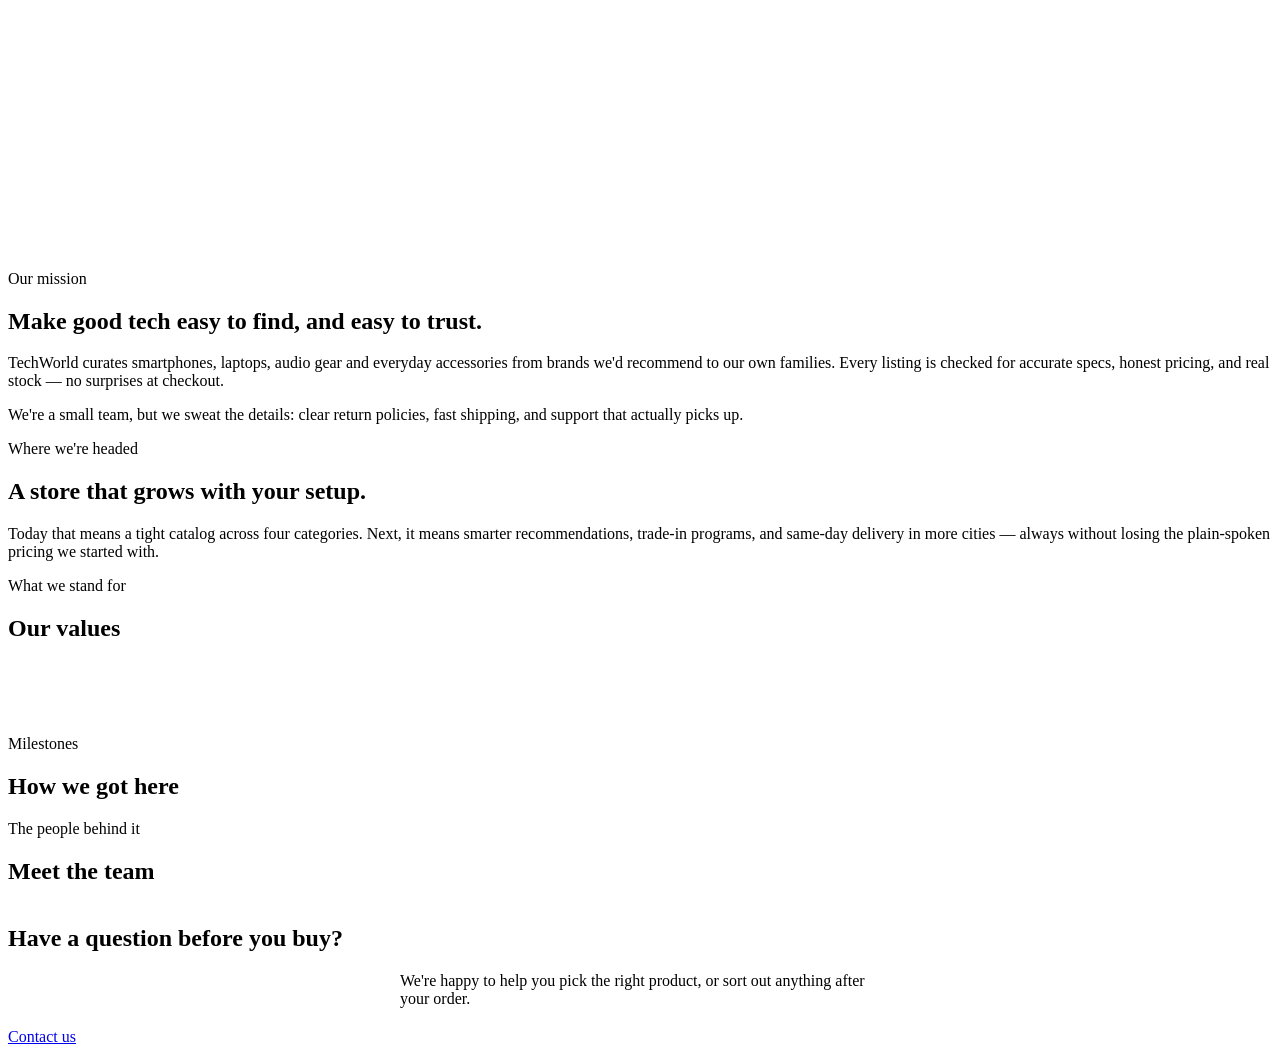
==== about.html @ 67e8907a "Add files via upload" ====
<!DOCTYPE html>
<html lang="en">
<head>
<meta charset="UTF-8">
<meta name="viewport" content="width=device-width, initial-scale=1.0">
<title>About Us — TechWorld</title>
<link rel="preconnect" href="https://fonts.googleapis.com">
<link href="https://fonts.googleapis.com/css2?family=Space+Grotesk:wght@500;600;700&family=Inter:wght@400;500;600;700&family=JetBrains+Mono:wght@500;700&display=swap" rel="stylesheet">
<link rel="stylesheet" href="css/style.css">
<style>
  .about-hero{ background: linear-gradient(180deg, var(--navy), var(--navy-deep)); color:#fff; padding: 60px 0; }
  .about-hero .container{ max-width: 780px; }
  .value-grid{ display:grid; grid-template-columns: repeat(3,1fr); gap:20px; }
  @media (max-width:800px){ .value-grid{ grid-template-columns: 1fr 1fr; } }
  .value-card{ padding:26px 22px; border:1px solid var(--line); border-radius: var(--radius); }
  .value-card .cat-icon{ margin:0 0 14px; }
  .team-grid{ display:grid; grid-template-columns: repeat(4,1fr); gap:22px; }
  @media (max-width:800px){ .team-grid{ grid-template-columns: 1fr 1fr; } }
  .team-card{ text-align:center; }
  .team-avatar{ width:96px; height:96px; border-radius:50%; margin:0 auto 14px; background: linear-gradient(135deg, var(--navy), var(--tech-blue)); color:#fff; display:flex; align-items:center; justify-content:center; font-family:var(--font-display); font-weight:700; font-size:1.6rem; }
  .timeline{ position:relative; padding-left: 28px; }
  .timeline::before{ content:""; position:absolute; left:6px; top:6px; bottom:6px; width:2px; background:var(--line); }
  .tl-item{ position:relative; padding-bottom: 28px; }
  .tl-item::before{ content:""; position:absolute; left:-28px; top:4px; width:12px; height:12px; border-radius:50%; background: var(--tech-blue); border:3px solid var(--white); box-shadow:0 0 0 2px var(--tech-blue); }
  .tl-year{ font-family:var(--font-mono); color:var(--tech-blue); font-size:.78rem; letter-spacing:.05em; }
</style>
</head>
<body>

<div id="header-placeholder"></div>

<section class="about-hero">
  <div class="container">
    <div class="eyebrow" style="color:var(--tech-blue-light)">Our story</div>
    <h1 style="color:#fff;">We started TechWorld because buying tech shouldn't feel like a gamble.</h1>
    <p style="color:rgba(255,255,255,.7); font-size:1.05rem; max-width:620px;">Confusing specs, inflated prices, and no one to call when something breaks — we built the store we wished existed when we were students hunting for our first laptop.</p>
  </div>
</section>

<section class="section">
  <div class="container two-col">
    <div>
      <div class="eyebrow">Our mission</div>
      <h2>Make good tech easy to find, and easy to trust.</h2>
      <p>TechWorld curates smartphones, laptops, audio gear and everyday accessories from brands we'd recommend to our own families. Every listing is checked for accurate specs, honest pricing, and real stock — no surprises at checkout.</p>
      <p>We're a small team, but we sweat the details: clear return policies, fast shipping, and support that actually picks up.</p>
    </div>
    <div>
      <div class="eyebrow">Where we're headed</div>
      <h2>A store that grows with your setup.</h2>
      <p>Today that means a tight catalog across four categories. Next, it means smarter recommendations, trade-in programs, and same-day delivery in more cities — always without losing the plain-spoken pricing we started with.</p>
    </div>
  </div>
</section>

<section class="section alt">
  <div class="container">
    <div class="section-head"><div><div class="eyebrow">What we stand for</div><h2>Our values</h2></div></div>
    <div class="value-grid">
      <div class="value-card"><div class="cat-icon"></div><h4 id="vTitle1"></h4><p id="vDesc1"></p></div>
      <div class="value-card"><div class="cat-icon"></div><h4 id="vTitle2"></h4><p id="vDesc2"></p></div>
      <div class="value-card"><div class="cat-icon"></div><h4 id="vTitle3"></h4><p id="vDesc3"></p></div>
    </div>
  </div>
</section>

<section class="section">
  <div class="container two-col">
    <div>
      <div class="eyebrow">Milestones</div>
      <h2>How we got here</h2>
      <div class="timeline" id="timelineWrap"></div>
    </div>
    <div>
      <div class="eyebrow">The people behind it</div>
      <h2>Meet the team</h2>
      <div class="team-grid" id="teamGrid"></div>
    </div>
  </div>
</section>

<section class="section alt">
  <div class="container center">
    <h2>Have a question before you buy?</h2>
    <p style="max-width:480px; margin:0 auto 20px;">We're happy to help you pick the right product, or sort out anything after your order.</p>
    <a href="contact.html" class="btn btn-primary">Contact us</a>
  </div>
</section>

<div id="footer-placeholder"></div>

<script src="js/icons.js"></script>
<script src="js/data.js"></script>
<script src="js/main.js"></script>
<script>
  document.addEventListener("DOMContentLoaded", ()=>{
    const values = [
      { icon:"target", title:"Accuracy first", desc:"Specs, stock and pricing are verified before anything goes live — what you see is what you get." },
      { icon:"truck", title:"Fast, honest delivery", desc:"Real timelines, not best-case guesses. Free shipping over ₹2,000, always tracked." },
      { icon:"phoneCall", title:"Support that answers", desc:"A real team behind live chat, email and phone — no bots pretending to be people." }
    ];
    values.forEach((v,i)=>{
      document.querySelectorAll(".value-card .cat-icon")[i].innerHTML = icon(v.icon);
      document.getElementById("vTitle"+(i+1)).textContent = v.title;
      document.getElementById("vDesc"+(i+1)).textContent = v.desc;
    });

    const milestones = [
      { year:"2021", text:"TechWorld launches as a two-person operation selling refurbished laptops." },
      { year:"2022", text:"Expanded into smartphones and audio; crossed 10,000 orders shipped." },
      { year:"2024", text:"Opened our accessories line and introduced 1-year warranty on every product." },
      { year:"2026", text:"Now serving 50,000+ customers across categories, with same-week delivery in major cities." }
    ];
    document.getElementById("timelineWrap").innerHTML = milestones.map(m => `
      <div class="tl-item"><div class="tl-year">${m.year}</div><p style="margin:4px 0 0;">${m.text}</p></div>`).join("");

    const team = [
      { name:"Ananya Rao", role:"Founder & CEO" },
      { name:"Karan Mehta", role:"Head of Product" },
      { name:"Divya Shah", role:"Customer Experience" },
      { name:"Rahul Verma", role:"Logistics Lead" }
    ];
    document.getElementById("teamGrid").innerHTML = team.map(t => `
      <div class="team-card">
        <div class="team-avatar">${t.name.split(" ").map(n=>n[0]).join("")}</div>
        <h4 style="margin:0 0 2px;">${t.name}</h4>
        <p class="small" style="margin:0;">${t.role}</p>
      </div>`).join("");
  });
</script>
</body>
</html>
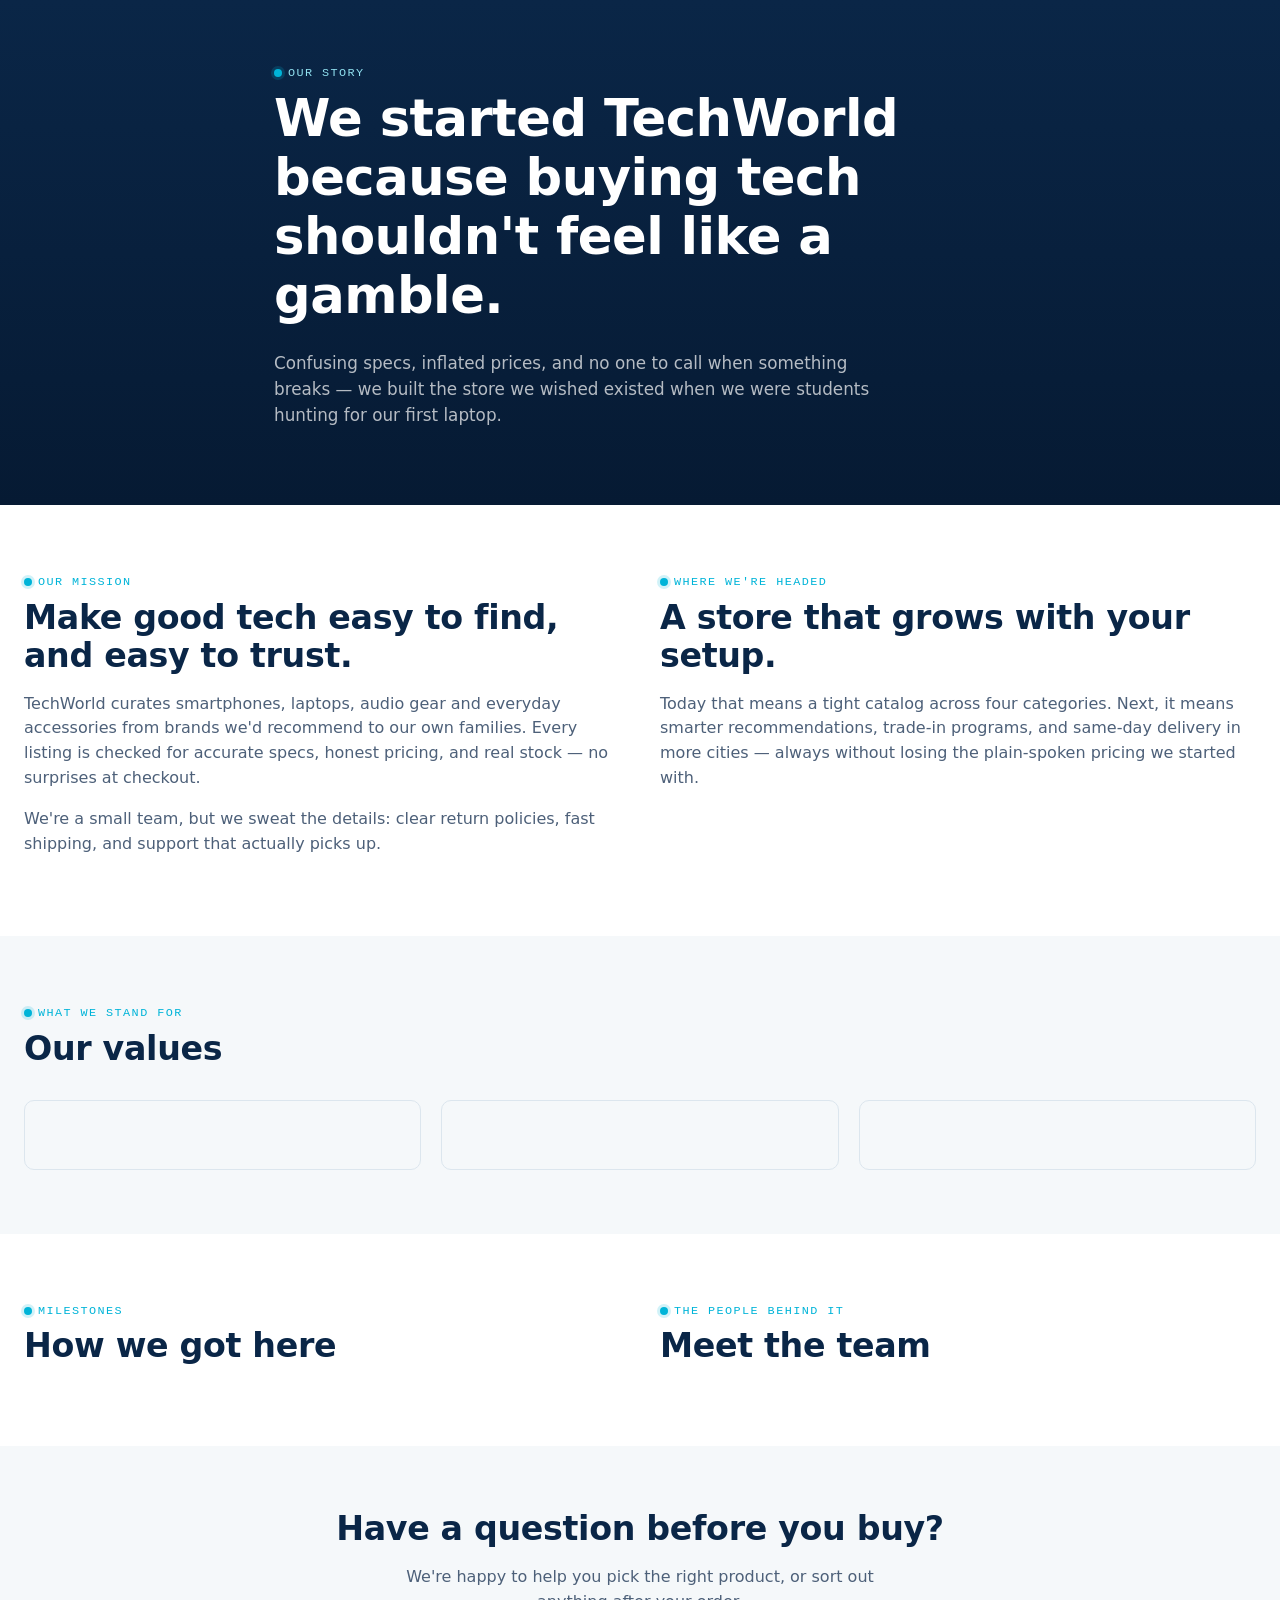
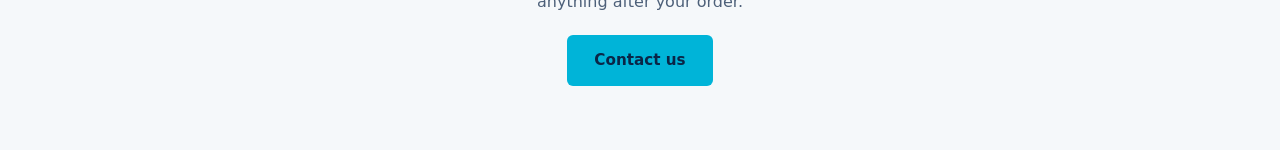
==== commit 309b36a6: "Fix stylesheet link in about.html" ====
--- a/about.html
+++ b/about.html
@@ -6,7 +6,7 @@
 <title>About Us — TechWorld</title>
 <link rel="preconnect" href="https://fonts.googleapis.com">
 <link href="https://fonts.googleapis.com/css2?family=Space+Grotesk:wght@500;600;700&family=Inter:wght@400;500;600;700&family=JetBrains+Mono:wght@500;700&display=swap" rel="stylesheet">
-<link rel="stylesheet" href="css/style.css">
+<link rel="stylesheet" href="style.css">
 <style>
   .about-hero{ background: linear-gradient(180deg, var(--navy), var(--navy-deep)); color:#fff; padding: 60px 0; }
   .about-hero .container{ max-width: 780px; }
--- a/style.css
+++ b/style.css
@@ -0,0 +1,622 @@
+/* ============================================================
+   TechWorld — Design System
+   Display: Space Grotesk · Body: Inter · Data/Spec: JetBrains Mono
+   ============================================================ */
+
+:root{
+  /* Palette */
+  --navy: #0A2647;
+  --navy-deep: #061a33;
+  --navy-soft: #12335f;
+  --white: #FFFFFF;
+  --tech-blue: #00B4D8;
+  --tech-blue-light: #90E0EF;
+  --ink: #10253F;
+  --ink-soft: #4D6079;
+  --surface: #F5F8FA;
+  --surface-alt: #EDF3F7;
+  --line: #DCE6EE;
+  --amber: #FFB703;
+  --success: #17A673;
+  --danger: #E14E4E;
+
+  /* Type */
+  --font-display: 'Space Grotesk', 'Segoe UI', system-ui, sans-serif;
+  --font-body: 'Inter', 'Segoe UI', system-ui, sans-serif;
+  --font-mono: 'JetBrains Mono', 'SFMono-Regular', Consolas, monospace;
+
+  /* Layout */
+  --maxw: 1280px;
+  --radius: 10px;
+  --radius-sm: 6px;
+  --shadow-sm: 0 1px 3px rgba(10,38,71,0.08);
+  --shadow-md: 0 8px 24px rgba(10,38,71,0.12);
+  --shadow-lg: 0 20px 48px rgba(10,38,71,0.18);
+}
+
+*, *::before, *::after{ box-sizing: border-box; }
+html{ scroll-behavior: smooth; }
+body{
+  margin:0;
+  font-family: var(--font-body);
+  color: var(--ink);
+  background: var(--white);
+  line-height: 1.55;
+  -webkit-font-smoothing: antialiased;
+}
+img{ max-width:100%; display:block; }
+a{ color: inherit; text-decoration:none; }
+ul{ list-style:none; margin:0; padding:0; }
+button{ font-family: inherit; cursor:pointer; }
+input, select, textarea{ font-family: inherit; }
+
+h1,h2,h3,h4{
+  font-family: var(--font-display);
+  color: var(--navy);
+  margin: 0 0 .5em;
+  line-height: 1.15;
+  letter-spacing: -0.01em;
+}
+h1{ font-size: clamp(2.1rem, 4vw, 3.4rem); }
+h2{ font-size: clamp(1.6rem, 2.6vw, 2.3rem); }
+h3{ font-size: 1.25rem; }
+p{ margin: 0 0 1em; color: var(--ink-soft); }
+
+.container{
+  max-width: var(--maxw);
+  margin: 0 auto;
+  padding: 0 24px;
+}
+
+:focus-visible{
+  outline: 2px solid var(--tech-blue);
+  outline-offset: 2px;
+}
+
+@media (prefers-reduced-motion: reduce){
+  *{ animation-duration: 0.001ms !important; transition-duration: 0.001ms !important; }
+}
+
+/* ---------- Spec strip (signature motif) ----------
+   Mono-font label rows that mimic a product spec sheet.
+   Used as dividers, card meta, and section eyebrows. */
+.spec-strip{
+  font-family: var(--font-mono);
+  font-size: .72rem;
+  letter-spacing: .08em;
+  text-transform: uppercase;
+  color: var(--tech-blue);
+  display:flex;
+  align-items:center;
+  gap:8px;
+}
+.spec-strip .dot{ color: var(--ink-soft); opacity:.5; }
+.spec-strip.on-dark{ color: var(--tech-blue-light); }
+
+.eyebrow{
+  font-family: var(--font-mono);
+  font-size: .74rem;
+  letter-spacing: .12em;
+  text-transform: uppercase;
+  color: var(--tech-blue);
+  display:inline-flex;
+  align-items:center;
+  gap:.5em;
+  margin-bottom: .6em;
+}
+.eyebrow::before{
+  content:"";
+  width:8px; height:8px;
+  background: var(--tech-blue);
+  border-radius: 50%;
+  box-shadow: 0 0 0 3px rgba(0,180,216,.18);
+}
+
+/* ---------- Buttons ---------- */
+.btn{
+  display:inline-flex;
+  align-items:center;
+  justify-content:center;
+  gap:8px;
+  padding: 13px 26px;
+  border-radius: var(--radius-sm);
+  font-family: var(--font-display);
+  font-weight: 600;
+  font-size: .95rem;
+  border: 1.5px solid transparent;
+  transition: transform .15s ease, box-shadow .15s ease, background .15s ease, color .15s ease, border-color .15s ease;
+  white-space: nowrap;
+}
+.btn:active{ transform: translateY(1px); }
+.btn-primary{
+  background: var(--tech-blue);
+  color: var(--navy);
+}
+.btn-primary:hover{ background: var(--tech-blue-light); box-shadow: var(--shadow-md); }
+.btn-dark{
+  background: var(--navy);
+  color: var(--white);
+}
+.btn-dark:hover{ background: var(--navy-soft); box-shadow: var(--shadow-md); }
+.btn-outline{
+  background: transparent;
+  border-color: var(--navy);
+  color: var(--navy);
+}
+.btn-outline:hover{ background: var(--navy); color: var(--white); }
+.btn-outline.on-dark{ border-color: rgba(255,255,255,.5); color:var(--white); }
+.btn-outline.on-dark:hover{ background: var(--white); color: var(--navy); }
+.btn-ghost{
+  background: transparent;
+  color: var(--navy);
+  padding: 10px 14px;
+}
+.btn-ghost:hover{ color: var(--tech-blue); }
+.btn-block{ width:100%; }
+.btn-sm{ padding: 9px 16px; font-size: .85rem; }
+.btn:disabled{ opacity:.5; cursor:not-allowed; }
+
+/* ---------- Header ---------- */
+.site-header{
+  position: sticky; top:0; z-index: 100;
+  background: var(--navy);
+  border-bottom: 1px solid rgba(255,255,255,.08);
+}
+.header-top{
+  display:flex;
+  align-items:center;
+  gap: 28px;
+  padding: 14px 0;
+}
+.logo{
+  font-family: var(--font-display);
+  font-weight: 700;
+  font-size: 1.35rem;
+  color: var(--white);
+  display:flex;
+  align-items:center;
+  gap:8px;
+  flex-shrink:0;
+}
+.logo .logo-mark{
+  width: 30px; height:30px;
+  border-radius: 8px;
+  background: linear-gradient(135deg, var(--tech-blue), var(--tech-blue-light));
+  display:flex; align-items:center; justify-content:center;
+  color: var(--navy);
+  font-weight:800;
+}
+.logo span{ color: var(--tech-blue); }
+
+.search-bar{
+  flex:1;
+  max-width: 520px;
+  display:flex;
+  background: rgba(255,255,255,.08);
+  border: 1px solid rgba(255,255,255,.14);
+  border-radius: var(--radius-sm);
+  overflow:hidden;
+}
+.search-bar input{
+  flex:1;
+  border:0; background:transparent; color:var(--white);
+  padding: 11px 14px; font-size:.92rem;
+}
+.search-bar input::placeholder{ color: rgba(255,255,255,.5); }
+.search-bar button{
+  border:0; background: var(--tech-blue); color:var(--navy);
+  padding: 0 16px; display:flex; align-items:center; justify-content:center;
+}
+.search-bar button:hover{ background: var(--tech-blue-light); }
+
+.header-actions{
+  display:flex; align-items:center; gap: 6px;
+  margin-left: auto;
+}
+.icon-btn{
+  position:relative;
+  display:flex; align-items:center; justify-content:center;
+  width:42px; height:42px;
+  border-radius: var(--radius-sm);
+  color: var(--white);
+  background: transparent;
+  border: none;
+}
+.icon-btn:hover{ background: rgba(255,255,255,.1); }
+.icon-btn svg{ width:20px; height:20px; }
+.badge-count{
+  position:absolute; top:2px; right:2px;
+  background: var(--tech-blue);
+  color: var(--navy);
+  font-family: var(--font-mono);
+  font-size: .62rem; font-weight:700;
+  min-width:16px; height:16px; padding: 0 3px;
+  border-radius: 50%;
+  display:flex; align-items:center; justify-content:center;
+  border: 2px solid var(--navy);
+}
+
+.main-nav{
+  background: var(--navy-deep);
+  border-top: 1px solid rgba(255,255,255,.06);
+}
+.main-nav .container{ display:flex; align-items:center; gap: 4px; }
+.main-nav a{
+  display:block;
+  padding: 12px 16px;
+  color: rgba(255,255,255,.78);
+  font-size:.9rem;
+  font-weight:500;
+  border-bottom: 2px solid transparent;
+}
+.main-nav a:hover, .main-nav a.active{
+  color: var(--white);
+  border-bottom-color: var(--tech-blue);
+}
+.nav-toggle{ display:none; background:none; border:0; color:var(--white); padding:8px; }
+
+.mobile-search{ display:none; padding: 10px 24px 14px; background: var(--navy); }
+
+@media (max-width: 900px){
+  .search-bar{ display:none; }
+  .mobile-search{ display:block; }
+  .mobile-search .search-bar{ display:flex; max-width:none; }
+  .main-nav{ display:none; }
+  .main-nav.open{ display:block; }
+  .main-nav .container{ flex-direction:column; align-items:stretch; padding-top:8px; padding-bottom:8px; }
+  .nav-toggle{ display:flex; align-items:center; }
+}
+
+/* ---------- Breadcrumb ---------- */
+.breadcrumb{
+  font-family: var(--font-mono);
+  font-size: .75rem;
+  color: var(--ink-soft);
+  padding: 16px 0;
+  text-transform: uppercase;
+  letter-spacing: .04em;
+}
+.breadcrumb a{ color: var(--ink-soft); }
+.breadcrumb a:hover{ color: var(--tech-blue); }
+.breadcrumb .sep{ margin: 0 8px; opacity:.5; }
+.breadcrumb .current{ color: var(--navy); }
+
+/* ---------- Hero ---------- */
+.hero{
+  position: relative;
+  background: radial-gradient(1100px 480px at 85% -10%, rgba(0,180,216,.28), transparent 60%), linear-gradient(180deg, var(--navy) 0%, var(--navy-deep) 100%);
+  color: var(--white);
+  overflow:hidden;
+}
+.hero::before{
+  content:"";
+  position:absolute; inset:0;
+  background-image: radial-gradient(rgba(0,180,216,.35) 1px, transparent 1.5px);
+  background-size: 26px 26px;
+  opacity:.25;
+  mask-image: linear-gradient(180deg, transparent, black 30%, black 70%, transparent);
+}
+.hero-inner{
+  position:relative;
+  display:grid;
+  grid-template-columns: 1.1fr .9fr;
+  gap: 40px;
+  align-items:center;
+  padding: 64px 0 72px;
+}
+.hero h1{ color: var(--white); }
+.hero h1 em{ font-style:normal; color: var(--tech-blue); }
+.hero-lede{ font-size: 1.05rem; color: rgba(255,255,255,.72); max-width: 480px; }
+.hero-actions{ display:flex; gap:14px; margin-top: 26px; flex-wrap:wrap; }
+.hero-stats{ display:flex; gap: 28px; margin-top: 40px; }
+.hero-stats div{ font-family: var(--font-mono); }
+.hero-stats .num{ display:block; font-size:1.4rem; color:var(--white); font-weight:700; }
+.hero-stats .label{ font-size:.68rem; color: rgba(255,255,255,.55); text-transform:uppercase; letter-spacing:.08em; }
+
+.hero-visual{
+  position:relative;
+  display:grid; grid-template-columns: 1fr 1fr; gap:16px;
+}
+.hero-card{
+  background: rgba(255,255,255,.06);
+  border: 1px solid rgba(255,255,255,.14);
+  border-radius: var(--radius);
+  padding: 18px;
+  backdrop-filter: blur(6px);
+}
+.hero-card:nth-child(2){ margin-top: 34px; }
+.hero-card .device-icon{ color: var(--tech-blue); width:34px; height:34px; margin-bottom:10px; }
+.hero-card h4{ color:var(--white); margin:0 0 4px; font-size:.95rem; }
+.hero-card .price{ font-family: var(--font-mono); color: var(--tech-blue-light); font-size:.85rem; }
+
+@media (max-width: 860px){
+  .hero-inner{ grid-template-columns: 1fr; padding: 44px 0 40px; }
+  .hero-visual{ order:-1; }
+}
+
+/* ---------- Section ---------- */
+.section{ padding: 64px 0; }
+.section.alt{ background: var(--surface); }
+.section-head{
+  display:flex; align-items:flex-end; justify-content:space-between;
+  gap: 20px; margin-bottom: 32px; flex-wrap:wrap;
+}
+.section-head h2{ margin:0; }
+.section-head p{ margin:0; }
+
+/* ---------- Category chips ---------- */
+.category-grid{
+  display:grid;
+  grid-template-columns: repeat(4, 1fr);
+  gap: 18px;
+}
+.category-card{
+  background: var(--white);
+  border: 1px solid var(--line);
+  border-radius: var(--radius);
+  padding: 26px 20px;
+  text-align:center;
+  transition: transform .18s ease, box-shadow .18s ease, border-color .18s ease;
+}
+.category-card:hover{ transform: translateY(-4px); box-shadow: var(--shadow-md); border-color: var(--tech-blue); }
+.category-card .cat-icon{
+  width:52px; height:52px; margin: 0 auto 14px;
+  border-radius: 12px;
+  background: var(--surface-alt);
+  display:flex; align-items:center; justify-content:center;
+  color: var(--navy);
+}
+.category-card:hover .cat-icon{ background: var(--navy); color: var(--tech-blue); }
+.category-card .cat-icon svg{ width:26px; height:26px; }
+.category-card h4{ margin:0 0 4px; font-size:1rem; }
+.category-card span{ font-family: var(--font-mono); font-size:.72rem; color: var(--ink-soft); text-transform:uppercase; letter-spacing:.05em; }
+
+@media (max-width: 760px){ .category-grid{ grid-template-columns: repeat(2,1fr); } }
+
+/* ---------- Product grid & card ---------- */
+.product-grid{
+  display:grid;
+  grid-template-columns: repeat(4, 1fr);
+  gap: 22px;
+}
+@media (max-width: 1080px){ .product-grid{ grid-template-columns: repeat(3,1fr); } }
+@media (max-width: 760px){ .product-grid{ grid-template-columns: repeat(2,1fr); gap:14px; } }
+@media (max-width: 480px){ .product-grid{ grid-template-columns: 1fr 1fr; } }
+
+.product-card{
+  position:relative;
+  background: var(--white);
+  border: 1px solid var(--line);
+  border-radius: var(--radius);
+  overflow:hidden;
+  display:flex; flex-direction:column;
+  transition: box-shadow .2s ease, transform .2s ease, border-color .2s ease;
+}
+.product-card:hover{ box-shadow: var(--shadow-lg); transform: translateY(-3px); border-color: rgba(0,180,216,.4); }
+
+.product-media{
+  position:relative;
+  aspect-ratio: 1/1;
+  background:
+    radial-gradient(circle at 30% 20%, rgba(0,180,216,.14), transparent 55%),
+    linear-gradient(135deg, var(--navy) 0%, var(--navy-soft) 100%);
+  display:flex; align-items:center; justify-content:center;
+  overflow:hidden;
+}
+.product-media::after{
+  content:"";
+  position:absolute; inset:0;
+  background-image: radial-gradient(rgba(0,180,216,.3) 1px, transparent 1.4px);
+  background-size: 20px 20px;
+  opacity:.3;
+}
+.product-media svg{ width:46%; height:46%; color: var(--tech-blue-light); position:relative; z-index:1; filter: drop-shadow(0 6px 14px rgba(0,0,0,.35)); }
+
+/* Real photo layer: sits above the icon fallback; onerror chain in main.js
+   hides it (revealing the icon) if no file exists at images/products/{id}.* */
+.product-photo{ position:absolute; inset:0; width:100%; height:100%; object-fit:cover; z-index:2; background:var(--white); }
+
+/* corner brackets — signature hover detail, echoes a camera/scanner viewfinder */
+.product-media .bracket{
+  position:absolute; width:16px; height:16px;
+  border-color: var(--tech-blue); opacity:0; transition: opacity .2s ease;
+}
+.product-card:hover .bracket{ opacity: 1; }
+.bracket.tl{ top:10px; left:10px; border-top:2px solid; border-left:2px solid; }
+.bracket.tr{ top:10px; right:10px; border-top:2px solid; border-right:2px solid; }
+.bracket.bl{ bottom:10px; left:10px; border-bottom:2px solid; border-left:2px solid; }
+.bracket.br{ bottom:10px; right:10px; border-bottom:2px solid; border-right:2px solid; }
+
+.product-tag{
+  position:absolute; top:10px; left:10px; z-index:2;
+  font-family: var(--font-mono); font-size:.65rem; text-transform:uppercase; letter-spacing:.05em;
+  padding: 4px 8px; border-radius: 4px; font-weight:700;
+}
+.product-tag.sale{ background: var(--amber); color: var(--navy); }
+.product-tag.new{ background: var(--tech-blue); color: var(--navy); }
+.product-tag.best{ background: var(--white); color: var(--navy); }
+.product-tag.out{ background: var(--danger); color: var(--white); }
+
+.wishlist-btn{
+  position:absolute; top:10px; right:10px; z-index:2;
+  width:32px; height:32px; border-radius:50%;
+  background: rgba(255,255,255,.92);
+  border:0; display:flex; align-items:center; justify-content:center;
+  color: var(--navy);
+  transition: transform .15s ease, color .15s ease;
+}
+.wishlist-btn:hover{ transform: scale(1.1); }
+.wishlist-btn svg{ width:16px; height:16px; }
+.wishlist-btn.active{ color: var(--danger); }
+.wishlist-btn.active svg{ fill: var(--danger); }
+
+.product-info{ padding: 16px; display:flex; flex-direction:column; gap:6px; flex:1; }
+.product-meta.spec-strip{ font-size:.66rem; }
+.product-name{
+  font-family: var(--font-display); font-weight:600; font-size:.98rem; color:var(--navy);
+  display:-webkit-box; -webkit-line-clamp:2; -webkit-box-orient:vertical; overflow:hidden;
+}
+.product-rating{ display:flex; align-items:center; gap:6px; font-size:.78rem; color: var(--ink-soft); }
+.product-rating .stars{ color: var(--amber); letter-spacing:1px; }
+.product-price-row{ display:flex; align-items:baseline; gap:8px; margin-top:auto; padding-top:6px; }
+.price{ font-family: var(--font-mono); font-weight:700; color: var(--navy); font-size:1.05rem; }
+.price-old{ font-family: var(--font-mono); color: var(--ink-soft); text-decoration: line-through; font-size:.82rem; }
+.product-actions{ padding: 0 16px 16px; }
+
+/* ---------- Filters (Product Listing) ---------- */
+.listing-layout{ display:grid; grid-template-columns: 260px 1fr; gap: 32px; align-items:start; }
+.filters{
+  background: var(--white); border:1px solid var(--line); border-radius: var(--radius);
+  padding: 20px; position:sticky; top: 130px;
+}
+.filters h3{ font-size:1rem; }
+.filter-group{ padding: 16px 0; border-top: 1px solid var(--line); }
+.filter-group:first-of-type{ border-top:0; padding-top:0; }
+.filter-group h4{ font-family: var(--font-display); font-size:.85rem; color: var(--navy); margin:0 0 10px; text-transform:uppercase; letter-spacing:.03em; }
+.filter-option{ display:flex; align-items:center; gap:9px; font-size:.87rem; color: var(--ink-soft); padding: 5px 0; cursor:pointer; }
+.filter-option input{ accent-color: var(--tech-blue); width:15px; height:15px; }
+.filter-option:hover{ color: var(--navy); }
+.price-range{ display:flex; gap:8px; align-items:center; }
+.price-range input{ width:100%; padding:8px; border:1px solid var(--line); border-radius:6px; font-size:.82rem; font-family: var(--font-mono); }
+
+.listing-toolbar{
+  display:flex; align-items:center; justify-content:space-between; flex-wrap:wrap; gap:12px;
+  margin-bottom: 20px; padding-bottom:16px; border-bottom: 1px solid var(--line);
+}
+.result-count{ font-family: var(--font-mono); font-size:.8rem; color: var(--ink-soft); }
+.sort-select{
+  padding: 9px 12px; border-radius: 6px; border: 1px solid var(--line); background:var(--white); font-size:.85rem; color: var(--navy);
+}
+.active-filters{ display:flex; gap:8px; flex-wrap:wrap; margin-bottom:16px; }
+.filter-chip{
+  display:flex; align-items:center; gap:6px;
+  background: var(--surface-alt); border-radius:20px; padding:6px 10px 6px 12px;
+  font-size:.78rem; color: var(--navy); font-family: var(--font-mono);
+}
+.filter-chip button{ background:none; border:0; color: var(--ink-soft); display:flex; }
+
+@media (max-width: 900px){
+  .listing-layout{ grid-template-columns: 1fr; }
+  .filters{ position:static; }
+}
+
+/* ---------- Forms ---------- */
+.form-group{ margin-bottom: 18px; }
+.form-group label{
+  display:block; font-size:.82rem; font-weight:600; color:var(--navy); margin-bottom:6px;
+  font-family: var(--font-display);
+}
+.form-group input, .form-group select, .form-group textarea{
+  width:100%; padding: 12px 14px; border:1.5px solid var(--line); border-radius: var(--radius-sm);
+  font-size: .92rem; color: var(--ink); background: var(--white);
+  transition: border-color .15s ease;
+}
+.form-group input:focus, .form-group select:focus, .form-group textarea:focus{
+  outline:none; border-color: var(--tech-blue); box-shadow: 0 0 0 3px rgba(0,180,216,.14);
+}
+.form-row{ display:grid; grid-template-columns: 1fr 1fr; gap: 16px; }
+@media (max-width:600px){ .form-row{ grid-template-columns: 1fr; } }
+.form-hint{ font-size:.75rem; color: var(--ink-soft); margin-top:4px; }
+.form-error{ font-size:.75rem; color: var(--danger); margin-top:4px; display:none; }
+.form-group.invalid input, .form-group.invalid select{ border-color: var(--danger); }
+.form-group.invalid .form-error{ display:block; }
+
+.card-panel{
+  background: var(--white); border: 1px solid var(--line); border-radius: var(--radius);
+  padding: 28px;
+}
+
+/* ---------- Cart ---------- */
+.cart-item{
+  display:grid; grid-template-columns: 90px 1fr auto auto; gap:18px; align-items:center;
+  padding: 18px 0; border-bottom: 1px solid var(--line);
+}
+.cart-item-media{
+  position:relative; overflow:hidden;
+  width:90px; height:90px; border-radius: 8px;
+  background: linear-gradient(135deg, var(--navy), var(--navy-soft));
+  display:flex; align-items:center; justify-content:center;
+}
+.cart-item-media svg{ width:40px; height:40px; color: var(--tech-blue-light); position:relative; z-index:1; }
+.cart-item-media .product-photo{ z-index:2; }
+.cart-item h4{ margin:0 0 4px; font-size:.95rem; }
+.qty-control{ display:flex; align-items:center; border:1px solid var(--line); border-radius:6px; width:fit-content; }
+.qty-control button{ background:none; border:0; width:30px; height:32px; color:var(--navy); font-size:1rem; }
+.qty-control button:hover{ background: var(--surface-alt); }
+.qty-control input{ width:36px; border:0; text-align:center; font-family: var(--font-mono); font-size:.9rem; }
+.cart-item-remove{ background:none; border:0; color: var(--ink-soft); font-size:.78rem; text-decoration:underline; margin-top:6px; }
+.cart-item-remove:hover{ color: var(--danger); }
+.cart-item-price{ font-family: var(--font-mono); font-weight:700; color: var(--navy); text-align:right; white-space:nowrap; }
+
+.summary-row{ display:flex; justify-content:space-between; padding: 9px 0; font-size:.92rem; color: var(--ink-soft); }
+.summary-row.total{ border-top: 1.5px solid var(--navy); margin-top:8px; padding-top:16px; font-size:1.15rem; color:var(--navy); font-weight:700; font-family: var(--font-mono); }
+.summary-row.total span:last-child{ color: var(--tech-blue); }
+
+/* ---------- Steps (checkout) ---------- */
+.step-track{ display:flex; align-items:center; gap:0; margin-bottom: 34px; }
+.step-track .step{ display:flex; align-items:center; gap:10px; color: var(--ink-soft); font-family: var(--font-mono); font-size:.8rem; text-transform:uppercase; letter-spacing:.04em; }
+.step-track .step .num{ width:26px; height:26px; border-radius:50%; border:1.5px solid var(--line); display:flex; align-items:center; justify-content:center; font-weight:700; }
+.step-track .step.active{ color: var(--navy); }
+.step-track .step.active .num{ background: var(--tech-blue); border-color: var(--tech-blue); color: var(--navy); }
+.step-track .step.done .num{ background: var(--navy); border-color: var(--navy); color: var(--white); }
+.step-track .line{ flex:1; height:1.5px; background: var(--line); margin:0 14px; }
+
+/* ---------- Badges / status ---------- */
+.badge{ display:inline-flex; align-items:center; gap:6px; font-family: var(--font-mono); font-size:.72rem; text-transform:uppercase; letter-spacing:.04em; padding: 4px 10px; border-radius: 20px; }
+.badge.in-stock{ background: rgba(23,166,115,.12); color: var(--success); }
+.badge.low-stock{ background: rgba(255,183,3,.16); color:#a06a00; }
+.badge.out-stock{ background: rgba(225,78,78,.12); color: var(--danger); }
+
+/* ---------- Tables ---------- */
+.data-table{ width:100%; border-collapse: collapse; font-size:.88rem; }
+.data-table th{ text-align:left; font-family: var(--font-mono); font-size:.72rem; text-transform:uppercase; letter-spacing:.05em; color: var(--ink-soft); padding: 10px 12px; border-bottom: 1.5px solid var(--navy); }
+.data-table td{ padding: 14px 12px; border-bottom: 1px solid var(--line); }
+
+/* ---------- Order/summary line items (checkout review, order history) ---------- */
+.co-summary-item{ display:flex; gap:10px; align-items:center; padding:8px 0; border-bottom:1px solid var(--line); font-size:.85rem; }
+.co-summary-item .sm-media{ position:relative; overflow:hidden; width:42px; height:42px; border-radius:6px; background:linear-gradient(135deg,var(--navy),var(--navy-soft)); display:flex; align-items:center; justify-content:center; flex-shrink:0; }
+.co-summary-item .sm-media svg{ width:20px; height:20px; color:var(--tech-blue-light); position:relative; z-index:1; }
+.co-summary-item .sm-media .product-photo{ z-index:2; }
+
+/* ---------- Tabs ---------- */
+.tabs{ display:flex; gap: 4px; border-bottom: 1.5px solid var(--line); margin-bottom: 24px; overflow-x:auto; }
+.tab-btn{ background:none; border:0; padding: 12px 18px; font-family: var(--font-display); font-weight:600; color: var(--ink-soft); border-bottom: 2px solid transparent; white-space:nowrap; }
+.tab-btn.active{ color: var(--navy); border-bottom-color: var(--tech-blue); }
+.tab-panel{ display:none; }
+.tab-panel.active{ display:block; }
+
+/* ---------- Footer ---------- */
+.site-footer{ background: var(--navy-deep); color: rgba(255,255,255,.7); margin-top: 80px; }
+.footer-grid{ display:grid; grid-template-columns: 1.4fr 1fr 1fr 1fr; gap: 40px; padding: 56px 0 32px; }
+.footer-grid h4{ color: var(--white); font-size:.85rem; text-transform:uppercase; letter-spacing:.05em; margin-bottom:16px; font-family: var(--font-mono); }
+.footer-grid a{ display:block; padding: 6px 0; font-size:.88rem; color: rgba(255,255,255,.62); }
+.footer-grid a:hover{ color: var(--tech-blue-light); }
+.footer-brand p{ color: rgba(255,255,255,.55); font-size:.88rem; max-width:280px; }
+.footer-social{ display:flex; gap:10px; margin-top:14px; }
+.footer-social a{ width:36px; height:36px; border-radius:8px; background: rgba(255,255,255,.08); display:flex; align-items:center; justify-content:center; padding:0; }
+.footer-social a:hover{ background: var(--tech-blue); color: var(--navy); }
+.footer-social svg{ width:16px; height:16px; }
+.footer-bottom{ border-top: 1px solid rgba(255,255,255,.1); padding: 20px 0; display:flex; justify-content:space-between; flex-wrap:wrap; gap:10px; font-size:.78rem; }
+@media (max-width: 860px){ .footer-grid{ grid-template-columns: 1fr 1fr; } }
+
+/* ---------- Toast ---------- */
+.toast-wrap{ position:fixed; bottom: 24px; right: 24px; z-index: 999; display:flex; flex-direction:column; gap:10px; }
+.toast{
+  background: var(--navy); color: var(--white); padding: 14px 18px; border-radius: var(--radius-sm);
+  box-shadow: var(--shadow-lg); font-size:.87rem; display:flex; align-items:center; gap:10px;
+  border-left: 3px solid var(--tech-blue);
+  animation: toast-in .25s ease;
+  min-width: 240px;
+}
+@keyframes toast-in{ from{ opacity:0; transform: translateY(10px);} to{ opacity:1; transform:none; } }
+
+/* ---------- Misc ---------- */
+.empty-state{ text-align:center; padding: 70px 20px; }
+.empty-state svg{ width:64px; height:64px; color: var(--line); margin: 0 auto 18px; }
+.divider{ height:1px; background: var(--line); margin: 32px 0; }
+.two-col{ display:grid; grid-template-columns: 1fr 1fr; gap: 40px; }
+@media (max-width: 860px){ .two-col{ grid-template-columns: 1fr; } }
+.center{ text-align:center; }
+.mt-0{ margin-top:0; }
+.text-mono{ font-family: var(--font-mono); }
+.small{ font-size: .82rem; }
